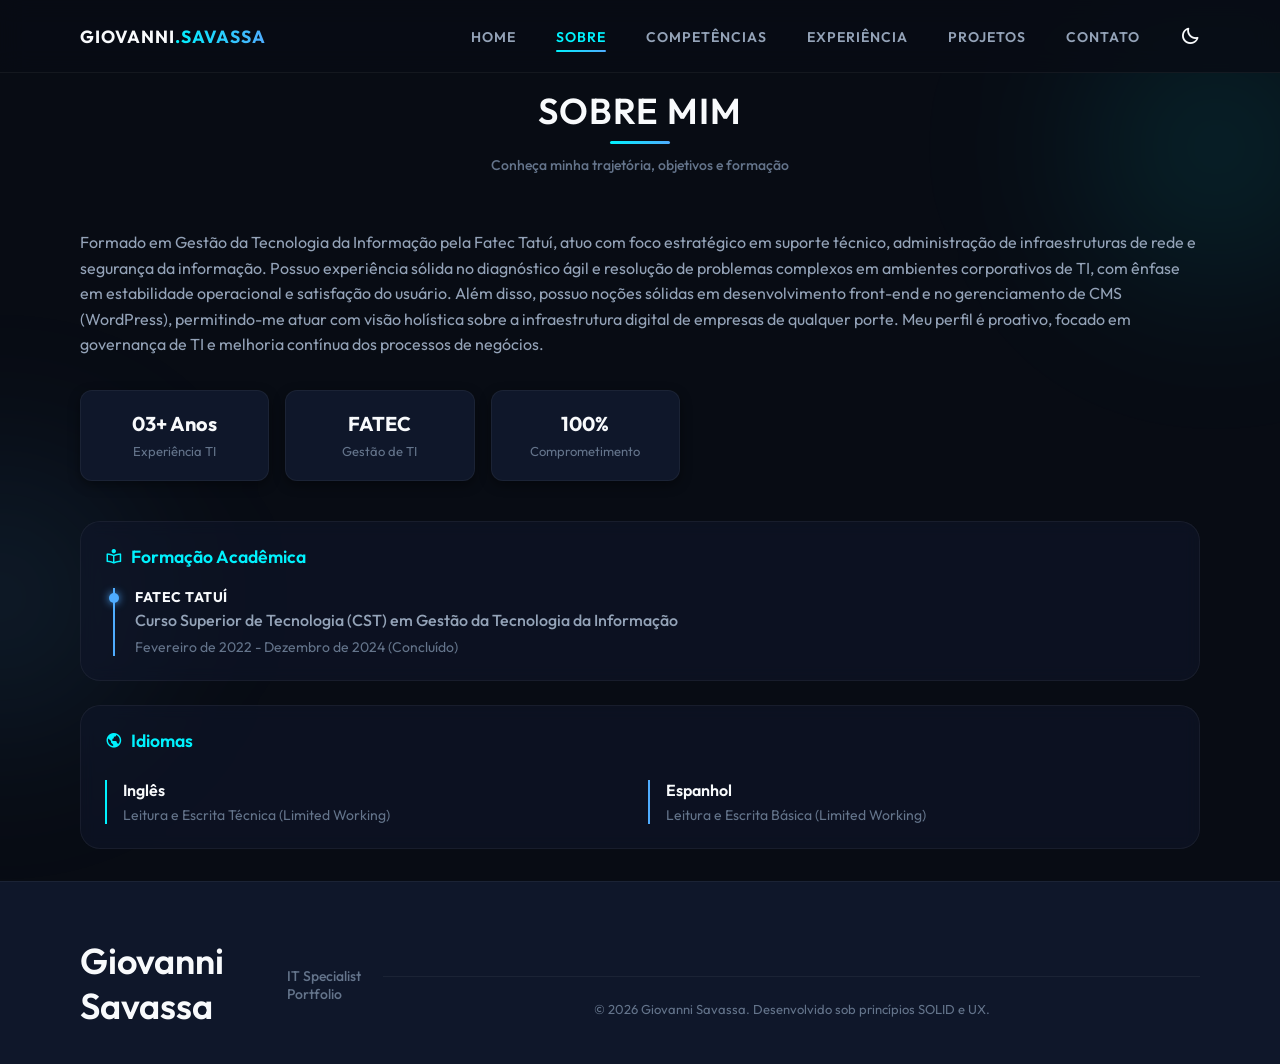
==== about.html @ 5a180e29 "feat: migrate to multi-page premium portfolio with interactive CLI terminal" ====
<!DOCTYPE html>
<html lang="pt-BR">
<head>
    <meta charset="UTF-8">
    <meta name="viewport" content="width=device-width, initial-scale=1.0">
    <title>Sobre Mim | Giovanni Savassa</title>

    <!-- Google Fonts -->
    <link rel="preconnect" href="https://fonts.googleapis.com">
    <link rel="preconnect" href="https://fonts.gstatic.com" crossorigin>
    <link href="https://fonts.googleapis.com/css2?family=Outfit:wght@300;400;500;600;700;800&display=swap" rel="stylesheet">

    <!-- Boxicons para Ícones -->
    <link href="https://unpkg.com/boxicons@2.1.4/css/boxicons.min.css" rel="stylesheet">

    <!-- Estilos do Projeto -->
    <link rel="stylesheet" href="assets/css/variables.css">
    <link rel="stylesheet" href="assets/css/main.css">
    <link rel="stylesheet" href="assets/css/layout.css">
    <link rel="stylesheet" href="assets/css/components.css">
</head>
<body class="dark-theme">
    <div class="bg-glow bg-glow-1"></div>
    <div class="bg-glow bg-glow-2"></div>

    <!-- Cabeçalho Global -->
    <header class="header" id="header">
        <nav class="nav container">
            <a href="index.html" class="nav__logo">
                GIOVANNI<span>.SAVASSA</span>
            </a>

            <div class="nav__menu" id="nav-menu">
                <ul class="nav__list">
                    <li class="nav__item"><a href="index.html" class="nav__link">Home</a></li>
                    <li class="nav__item"><a href="about.html" class="nav__link active-link">Sobre</a></li>
                    <li class="nav__item"><a href="skills.html" class="nav__link">Competências</a></li>
                    <li class="nav__item"><a href="experience.html" class="nav__link">Experiência</a></li>
                    <li class="nav__item"><a href="projects.html" class="nav__link">Projetos</a></li>
                    <li class="nav__item"><a href="contact.html" class="nav__link">Contato</a></li>
                </ul>
                <div class="nav__close" id="nav-close">
                    <i class="bx bx-x"></i>
                </div>
            </div>

            <div class="nav__actions">
                <i class="bx bx-moon change-theme" id="theme-button"></i>
                <div class="nav__toggle" id="nav-toggle">
                    <i class="bx bx-grid-alt"></i>
                </div>
            </div>
        </nav>
    </header>

    <!-- Conteúdo Principal -->
    <main class="main-content">
        <section class="about section" id="about">
            <div class="container">
                <h2 class="section__title">Sobre Mim</h2>
                <span class="section__subtitle">Conheça minha trajetória, objetivos e formação</span>

                <div class="about__container grid">
                    <div class="about__data">
                        <!-- Carregado Dinamicamente -->
                        <p class="about__description" id="about-text-placeholder">
                            Carregando biografia...
                        </p>
                        
                        <div class="about__info grid">
                            <div class="about__info-card">
                                <span class="about__info-title">03+ Anos</span>
                                <span class="about__info-name">Experiência TI</span>
                            </div>
                            <div class="about__info-card">
                                <span class="about__info-title">FATEC</span>
                                <span class="about__info-name">Gestão de TI</span>
                            </div>
                            <div class="about__info-card">
                                <span class="about__info-title">100%</span>
                                <span class="about__info-name">Comprometimento</span>
                            </div>
                        </div>

                        <div class="grid" style="grid-template-columns: 1fr; gap: 1.5rem; margin-top: 2rem;">
                            <!-- Card Formação -->
                            <div class="about__education">
                                <h3 class="about__education-title"><i class="bx bx-book-reader"></i> Formação Acadêmica</h3>
                                <div class="about__education-content">
                                    <span class="about__education-school">Fatec Tatuí</span>
                                    <p class="about__education-course">Curso Superior de Tecnologia (CST) em Gestão da Tecnologia da Informação</p>
                                    <span class="about__education-date">Fevereiro de 2022 - Dezembro de 2024 (Concluído)</span>
                                </div>
                            </div>

                            <!-- Card Idiomas -->
                            <div class="about__education">
                                <h3 class="about__education-title"><i class="bx bx-world"></i> Idiomas</h3>
                                <div class="grid" style="grid-template-columns: 1fr 1fr; gap: 1rem; padding-top: 0.5rem;">
                                    <div style="border-left: 2px solid var(--first-color); padding-left: 1rem;">
                                        <h4 style="font-size: var(--normal-font-size); margin-bottom: 0.25rem;">Inglês</h4>
                                        <span style="font-size: var(--small-font-size); color: var(--text-color-light);">Leitura e Escrita Técnica (Limited Working)</span>
                                    </div>
                                    <div style="border-left: 2px solid var(--second-color); padding-left: 1rem;">
                                        <h4 style="font-size: var(--normal-font-size); margin-bottom: 0.25rem;">Espanhol</h4>
                                        <span style="font-size: var(--small-font-size); color: var(--text-color-light);">Leitura e Escrita Básica (Limited Working)</span>
                                    </div>
                                </div>
                            </div>
                        </div>
                    </div>
                </div>
            </div>
        </section>
    </main>

    <!-- Rodapé Global -->
    <footer class="footer">
        <div class="footer__container container">
            <h1 class="footer__title">Giovanni Savassa</h1>
            <p class="footer__subtitle">IT Specialist Portfolio</p>
            <span class="footer__copy">&#169; 2026 Giovanni Savassa. Desenvolvido sob princípios SOLID e UX.</span>
        </div>
    </footer>

    <!-- Script Principal -->
    <script type="module" src="assets/js/main.js"></script>
</body>
</html>
---- assets/css/variables.css ----
/* ==================== DESIGN SYSTEM TOKENS ==================== */

:root {
    /* --- Font Family --- */
    --body-font: 'Outfit', sans-serif;

    /* --- Font Sizes (.5rem = 8px, 1rem = 16px, etc.) --- */
    --biggest-font-size: 2.25rem;
    --h1-font-size: 1.5rem;
    --h2-font-size: 1.25rem;
    --h3-font-size: 1rem;
    --normal-font-size: .938rem;
    --small-font-size: .813rem;
    --smaller-font-size: .75rem;

    /* --- Font Weights --- */
    --font-light: 300;
    --font-regular: 400;
    --font-medium: 500;
    --font-semibold: 600;
    --font-bold: 700;
    --font-extra-bold: 800;

    /* --- Z-index --- */
    --z-tooltip: 10;
    --z-fixed: 100;
    --z-modal: 1000;

    /* --- Transition Speed --- */
    --transition: 0.4s cubic-bezier(0.25, 0.8, 0.25, 1);
    --border-radius-lg: 1.25rem;
    --border-radius-md: 0.75rem;
    --border-radius-sm: 0.375rem;

    /* ==================== DARK THEME (DEFAULT) ==================== */
    --body-color: #080c14;
    --container-color: #0f172a;
    --card-bg: rgba(15, 23, 42, 0.6);
    --card-border: rgba(255, 255, 255, 0.05);
    
    --first-color: #00f2fe;        /* Cyan neon */
    --second-color: #4facfe;       /* Blue neon */
    --first-color-alt: #00c9d4;
    --accent-glow: rgba(0, 242, 254, 0.15);
    
    --title-color: #f8fafc;
    --text-color: #94a3b8;
    --text-color-light: #64748b;
    --shadow-color: rgba(0, 0, 0, 0.4);
    
    --header-bg: rgba(8, 12, 20, 0.8);
    --input-color: #1e293b;
}

/* ==================== LIGHT THEME ==================== */
.light-theme {
    --body-color: #f1f5f9;
    --container-color: #ffffff;
    --card-bg: rgba(255, 255, 255, 0.7);
    --card-border: rgba(0, 0, 0, 0.06);
    
    --first-color: #3b82f6;        /* Royal Blue */
    --second-color: #06b6d4;       /* Teal */
    --first-color-alt: #2563eb;
    --accent-glow: rgba(59, 130, 246, 0.15);
    
    --title-color: #0f172a;
    --text-color: #475569;
    --text-color-light: #64748b;
    --shadow-color: rgba(148, 163, 184, 0.15);
    
    --header-bg: rgba(241, 245, 249, 0.8);
    --input-color: #f8fafc;
}

/* --- Responsive Typography Overrides --- */
@media screen and (min-width: 968px) {
    :root {
        --biggest-font-size: 4rem;
        --h1-font-size: 2.25rem;
        --h2-font-size: 1.5rem;
        --h3-font-size: 1.25rem;
        --normal-font-size: 1rem;
        --small-font-size: .875rem;
        --smaller-font-size: .813rem;
    }
}
---- assets/css/main.css ----
/* ==================== GLOBAL RESETS ==================== */
* {
    box-sizing: border-box;
    padding: 0;
    margin: 0;
}

html {
    scroll-behavior: smooth;
}

body {
    font-family: var(--body-font);
    font-size: var(--normal-font-size);
    background-color: var(--body-color);
    color: var(--text-color);
    transition: background-color var(--transition), color var(--transition);
    overflow-x: hidden;
}

h1, h2, h3, h4 {
    color: var(--title-color);
    font-weight: var(--font-semibold);
    line-height: 1.25;
}

ul {
    list-style: none;
}

a {
    text-decoration: none;
}

img, svg {
    max-width: 100%;
    height: auto;
}

button, input {
    border: none;
    outline: none;
    font-family: var(--body-font);
}

/* ==================== REUSABLE LAYOUT CLASSES ==================== */
.container {
    max-width: 1120px;
    margin-inline: 1.5rem;
}

.grid {
    display: grid;
    gap: 1.5rem;
}

.section {
    padding-block: 5.5rem 2rem;
}

.section__title {
    text-align: center;
    font-size: var(--h1-font-size);
    margin-bottom: 0.75rem;
    position: relative;
    text-transform: uppercase;
    letter-spacing: 1px;
}

.section__title::after {
    content: '';
    display: block;
    width: 60px;
    height: 3px;
    background: linear-gradient(90deg, var(--first-color), var(--second-color));
    margin: 0.5rem auto 0;
    border-radius: var(--border-radius-sm);
}

.section__subtitle {
    display: block;
    text-align: center;
    font-size: var(--small-font-size);
    color: var(--text-color-light);
    margin-bottom: 3.5rem;
    font-weight: var(--font-medium);
}

/* ==================== BACKGROUND DECORATIVE GLOW (UX PREMIUM) ==================== */
.bg-glow {
    position: absolute;
    width: 30vw;
    height: 30vw;
    border-radius: 50%;
    background: radial-gradient(circle, var(--accent-glow) 0%, rgba(0,0,0,0) 70%);
    filter: blur(80px);
    z-index: -1;
    pointer-events: none;
}

.bg-glow-1 {
    top: -5%;
    right: -10%;
}

.bg-glow-2 {
    top: 45%;
    left: -15%;
    background: radial-gradient(circle, rgba(79, 172, 254, 0.15) 0%, rgba(0,0,0,0) 70%);
}

/* ==================== MEDIA QUERIES (BREAKPOINTS) ==================== */
@media screen and (min-width: 768px) {
    .container {
        margin-inline: auto;
    }
}

@media screen and (max-width: 340px) {
    .container {
        margin-inline: 1rem;
    }
}
---- assets/css/layout.css ----
/* ==================== HEADER & NAV ==================== */
.header {
    position: fixed;
    top: 0;
    left: 0;
    width: 100%;
    background-color: var(--header-bg);
    backdrop-filter: blur(12px);
    -webkit-backdrop-filter: blur(12px);
    border-bottom: 1px solid var(--card-border);
    z-index: var(--z-fixed);
    transition: background-color var(--transition), border-color var(--transition), box-shadow var(--transition);
}

.nav {
    height: 3.5rem;
    display: flex;
    justify-content: space-between;
    align-items: center;
}

.nav__logo {
    font-size: 1.1rem;
    font-weight: var(--font-bold);
    color: var(--title-color);
    letter-spacing: 1px;
}

.nav__logo span {
    background: linear-gradient(90deg, var(--first-color), var(--second-color));
    -webkit-background-clip: text;
    -webkit-text-fill-color: transparent;
}

.nav__actions {
    display: flex;
    align-items: center;
    column-gap: 1.25rem;
}

.change-theme {
    font-size: 1.25rem;
    color: var(--title-color);
    cursor: pointer;
    transition: color var(--transition), transform var(--transition);
}

.change-theme:hover {
    color: var(--first-color);
    transform: scale(1.1) rotate(15deg);
}

.nav__toggle {
    font-size: 1.25rem;
    color: var(--title-color);
    cursor: pointer;
    display: inline-flex;
}

/* Navigation for Mobile Devices */
@media screen and (max-width: 767px) {
    .nav__menu {
        position: fixed;
        top: -100%;
        left: 0;
        width: 100%;
        background-color: var(--body-color);
        border-bottom: 1px solid var(--card-border);
        box-shadow: 0 8px 24px var(--shadow-color);
        padding-block: 4rem 3rem;
        transition: top 0.4s ease-in-out;
        z-index: var(--z-fixed);
    }
}

.nav__list {
    display: flex;
    flex-direction: column;
    row-gap: 2rem;
    align-items: center;
}

.nav__link {
    color: var(--text-color);
    font-weight: var(--font-semibold);
    text-transform: uppercase;
    font-size: var(--small-font-size);
    letter-spacing: 1px;
    transition: color var(--transition);
    position: relative;
}

.nav__link:hover,
.nav__link.active-link {
    color: var(--first-color);
}

.nav__link::after {
    content: '';
    position: absolute;
    bottom: -6px;
    left: 0;
    width: 0;
    height: 2px;
    background: linear-gradient(90deg, var(--first-color), var(--second-color));
    transition: width var(--transition);
    border-radius: var(--border-radius-sm);
}

.nav__link:hover::after,
.nav__link.active-link::after {
    width: 100%;
}

.nav__close {
    position: absolute;
    top: 1rem;
    right: 1.5rem;
    font-size: 1.5rem;
    color: var(--title-color);
    cursor: pointer;
}

/* Show Menu */
.show-menu {
    top: 0 !important;
}

/* Header Scroll effect shadow */
.scroll-header {
    box-shadow: 0 4px 20px var(--shadow-color);
}

/* ==================== FOOTER ==================== */
.footer {
    background-color: var(--container-color);
    border-top: 1px solid var(--card-border);
    padding-block: 3.5rem 2rem;
    text-align: center;
    transition: background-color var(--transition), border-color var(--transition);
}

.footer__container {
    row-gap: 1.5rem;
}

.footer__title {
    font-size: var(--h1-font-size);
    margin-bottom: 0.25rem;
}

.footer__subtitle {
    font-size: var(--small-font-size);
    color: var(--text-color-light);
    font-weight: var(--font-medium);
}

.footer__socials {
    display: flex;
    justify-content: center;
    column-gap: 1.25rem;
    margin-block: 1rem;
}

.footer__social {
    display: inline-flex;
    padding: 0.5rem;
    background-color: var(--body-color);
    border: 1px solid var(--card-border);
    border-radius: 50%;
    color: var(--title-color);
    font-size: 1.25rem;
    transition: color var(--transition), background-color var(--transition), border-color var(--transition), transform var(--transition);
}

.footer__social:hover {
    color: var(--body-color);
    background: linear-gradient(135deg, var(--first-color), var(--second-color));
    border-color: transparent;
    transform: translateY(-3px);
}

.footer__copy {
    display: block;
    font-size: var(--smaller-font-size);
    color: var(--text-color-light);
    margin-top: 2rem;
}

/* ==================== SCROLL UP ==================== */
.scrollup {
    position: fixed;
    right: 1.5rem;
    bottom: -30%;
    background: linear-gradient(135deg, var(--first-color), var(--second-color));
    padding: 0.5rem;
    border-radius: var(--border-radius-sm);
    display: inline-flex;
    z-index: var(--z-tooltip);
    box-shadow: 0 4px 12px var(--accent-glow);
    transition: bottom 0.4s, transform var(--transition);
}

.scrollup__icon {
    font-size: 1.25rem;
    color: var(--body-color);
}

.scrollup:hover {
    transform: translateY(-5px);
}

/* Show Scroll Up */
.show-scroll {
    bottom: 3rem;
}

/* ==================== RESPONSIVE DESIGN (DESKTOP) ==================== */
@media screen and (min-width: 768px) {
    .nav {
        height: 4.5rem;
    }
    .nav__toggle, .nav__close {
        display: none;
    }
    .nav__list {
        flex-direction: row;
        column-gap: 2.5rem;
    }
    .nav__menu {
        margin-left: auto;
        margin-right: 2.5rem;
    }
    
    .footer__container {
        display: flex;
        justify-content: space-between;
        align-items: center;
        text-align: left;
    }
    .footer__socials {
        margin-block: 0;
    }
    .footer__copy {
        margin-top: 0;
        width: 100%;
        text-align: center;
        border-top: 1px solid var(--card-border);
        padding-top: 1.5rem;
        margin-top: 1.5rem;
    }
}
---- assets/css/components.css ----
/* ==================== BUTTONS ==================== */
.button {
    display: inline-flex;
    align-items: center;
    column-gap: .5rem;
    background: linear-gradient(135deg, var(--first-color), var(--second-color));
    color: var(--body-color);
    padding: .9rem 1.75rem;
    border-radius: var(--border-radius-md);
    font-weight: var(--font-semibold);
    box-shadow: 0 4px 16px var(--accent-glow);
    transition: transform var(--transition), box-shadow var(--transition);
    cursor: pointer;
}

.button:hover {
    transform: translateY(-3px);
    box-shadow: 0 8px 24px var(--accent-glow);
}

.button__icon {
    font-size: 1.15rem;
    transition: transform var(--transition);
}

.button:hover .button__icon {
    transform: translateX(3px);
}

.button--ghost {
    background: transparent;
    border: 2px solid var(--first-color);
    color: var(--first-color);
    box-shadow: none;
}

.button--ghost:hover {
    background: linear-gradient(135deg, var(--first-color), var(--second-color));
    color: var(--body-color);
    border-color: transparent;
}

/* ==================== HERO SECTION (HOME) ==================== */
.home__container {
    row-gap: 2rem;
    align-items: center;
    padding-top: 1.5rem;
}

.home__content {
    text-align: left;
}

.home__subtitle {
    display: inline-block;
    font-size: var(--small-font-size);
    font-weight: var(--font-bold);
    text-transform: uppercase;
    letter-spacing: 2px;
    background: linear-gradient(90deg, var(--first-color), var(--second-color));
    -webkit-background-clip: text;
    -webkit-text-fill-color: transparent;
    margin-bottom: 0.75rem;
}

.home__title {
    font-size: var(--biggest-font-size);
    font-weight: var(--font-extra-bold);
    margin-bottom: 1rem;
    letter-spacing: -0.5px;
}

.home__description {
    font-size: var(--normal-font-size);
    line-height: 1.6;
    margin-bottom: 2rem;
}

.home__buttons {
    display: flex;
    flex-wrap: wrap;
    gap: 1rem;
}

.home__img-container {
    display: flex;
    justify-content: center;
}

.home__blob {
    width: 250px;
    height: 250px;
    position: relative;
}

.home__blob-img {
    width: 100%;
    height: 100%;
    animation: blob-animate 8s ease-in-out infinite alternate;
}

/* Floating icons within Hero Blob for Senior/Tech Feel */
.home__blob-icon {
    position: absolute;
    width: 48px;
    height: 48px;
    background-color: var(--container-color);
    border: 1px solid var(--card-border);
    border-radius: 50%;
    display: flex;
    align-items: center;
    justify-content: center;
    color: var(--first-color);
    font-size: 1.5rem;
    box-shadow: 0 4px 12px var(--shadow-color);
    z-index: 5;
    animation: float-animate 4s ease-in-out infinite alternate;
}

.home__blob-icon-1 {
    top: 5%;
    left: -5%;
}

.home__blob-icon-2 {
    bottom: 10%;
    right: -5%;
    animation-delay: 1.5s;
}

.home__blob-icon-3 {
    top: 45%;
    right: -10%;
    animation-delay: 0.7s;
}

/* ==================== ABOUT SECTION ==================== */
.about__container {
    row-gap: 2rem;
}

.about__description {
    line-height: 1.6;
    margin-bottom: 2rem;
    font-size: 1rem;
}

.about__info {
    grid-template-columns: repeat(3, 1fr);
    gap: 1rem;
    margin-bottom: 2.5rem;
}

.about__info-card {
    background-color: var(--container-color);
    border: 1px solid var(--card-border);
    border-radius: var(--border-radius-md);
    padding: 1.25rem .75rem;
    text-align: center;
    box-shadow: 0 4px 12px var(--shadow-color);
    transition: transform var(--transition), border-color var(--transition);
}

.about__info-card:hover {
    transform: translateY(-5px);
    border-color: var(--first-color);
}

.about__info-title {
    display: block;
    font-size: var(--h3-font-size);
    font-weight: var(--font-bold);
    color: var(--title-color);
    margin-bottom: .25rem;
}

.about__info-name {
    font-size: var(--smaller-font-size);
    color: var(--text-color-light);
}

.about__education {
    background: var(--card-bg);
    border: 1px solid var(--card-border);
    border-radius: var(--border-radius-lg);
    padding: 1.5rem;
    backdrop-filter: blur(8px);
}

.about__education-title {
    font-size: 1.1rem;
    margin-bottom: 1.25rem;
    display: flex;
    align-items: center;
    column-gap: 0.5rem;
    color: var(--first-color);
}

.about__education-content {
    border-left: 2px solid var(--second-color);
    padding-left: 1.25rem;
    margin-left: 0.5rem;
    position: relative;
}

.about__education-content::before {
    content: '';
    position: absolute;
    left: -6px;
    top: 5px;
    width: 10px;
    height: 10px;
    background-color: var(--second-color);
    border-radius: 50%;
    box-shadow: 0 0 8px var(--second-color);
}

.about__education-school {
    display: block;
    font-size: var(--small-font-size);
    font-weight: var(--font-bold);
    color: var(--title-color);
    text-transform: uppercase;
    letter-spacing: 0.5px;
    margin-bottom: 0.25rem;
}

.about__education-course {
    font-size: var(--normal-font-size);
    color: var(--text-color);
    margin-bottom: 0.5rem;
    font-weight: var(--font-medium);
}

.about__education-date {
    display: block;
    font-size: var(--small-font-size);
    color: var(--text-color-light);
}

/* ==================== SKILLS SECTION ==================== */
.skills__container {
    grid-template-columns: 1fr;
    row-gap: 2rem;
}

.skills__card {
    background: var(--card-bg);
    border: 1px solid var(--card-border);
    border-radius: var(--border-radius-lg);
    padding: 1.75rem;
    box-shadow: 0 6px 16px var(--shadow-color);
    transition: transform var(--transition), border-color var(--transition);
}

.skills__card:hover {
    transform: translateY(-5px);
    border-color: rgba(0, 242, 254, 0.2);
}

.skills__card-header {
    display: flex;
    align-items: center;
    column-gap: 0.75rem;
    margin-bottom: 1.5rem;
}

.skills__card-icon {
    font-size: 1.75rem;
    color: var(--first-color);
}

.skills__card-title {
    font-size: var(--h3-font-size);
}

.skills__tags {
    display: flex;
    flex-wrap: wrap;
    gap: 0.6rem;
}

.skills__tag {
    font-size: var(--small-font-size);
    background-color: var(--body-color);
    border: 1px solid var(--card-border);
    color: var(--text-color);
    padding: 0.4rem 0.8rem;
    border-radius: var(--border-radius-sm);
    font-weight: var(--font-medium);
    transition: color var(--transition), border-color var(--transition), background-color var(--transition);
}

.skills__tag:hover {
    border-color: var(--first-color);
    color: var(--title-color);
    background-color: rgba(0, 242, 254, 0.05);
}

/* ==================== EXPERIENCE SECTION ==================== */
.experience__container {
    max-width: 800px;
    margin: 0 auto;
    position: relative;
    padding-left: 1.5rem;
    border-left: 2px solid var(--card-border);
}

.experience__item {
    position: relative;
    margin-bottom: 3.5rem;
}

.experience__item:last-child {
    margin-bottom: 0;
}

.experience__marker {
    position: absolute;
    left: calc(-1.5rem - 6px);
    top: 5px;
    width: 10px;
    height: 10px;
    background-color: var(--body-color);
    border: 2px solid var(--first-color);
    border-radius: 50%;
    box-shadow: 0 0 10px var(--first-color);
    transition: background-color var(--transition);
}

.experience__item:hover .experience__marker {
    background-color: var(--first-color);
}

.experience__role {
    font-size: var(--h2-font-size);
    font-weight: var(--font-bold);
    margin-bottom: 0.25rem;
}

.experience__company-info {
    display: flex;
    flex-wrap: wrap;
    align-items: center;
    column-gap: 0.75rem;
    row-gap: 0.25rem;
    margin-bottom: 1rem;
    font-size: var(--small-font-size);
}

.experience__company {
    color: var(--second-color);
    font-weight: var(--font-semibold);
}

.experience__period {
    color: var(--text-color-light);
}

.experience__bullets {
    display: flex;
    flex-direction: column;
    row-gap: 0.6rem;
}

.experience__bullet {
    display: flex;
    align-items: flex-start;
    column-gap: 0.5rem;
    line-height: 1.5;
}

.experience__bullet-icon {
    font-size: 1.1rem;
    color: var(--first-color);
    margin-top: 0.15rem;
}

/* ==================== PROJECTS SECTION ==================== */
.projects__container {
    grid-template-columns: 1fr;
}

.projects__card {
    background: var(--card-bg);
    border: 1px solid var(--card-border);
    border-radius: var(--border-radius-lg);
    padding: 1.75rem;
    box-shadow: 0 6px 16px var(--shadow-color);
    display: flex;
    flex-direction: column;
    transition: transform var(--transition), border-color var(--transition), box-shadow var(--transition);
}

.projects__card:hover {
    transform: translateY(-8px);
    border-color: var(--first-color);
    box-shadow: 0 12px 30px rgba(0, 242, 254, 0.1);
}

.projects__project-title {
    font-size: var(--h2-font-size);
    margin-bottom: 0.75rem;
    display: flex;
    justify-content: space-between;
    align-items: center;
}

.projects__project-title i {
    color: var(--first-color);
}

.projects__tech-list {
    display: flex;
    flex-wrap: wrap;
    gap: 0.4rem;
    margin-bottom: 1.25rem;
}

.projects__tech-badge {
    font-size: var(--smaller-font-size);
    background-color: var(--input-color);
    border: 1px solid var(--card-border);
    color: var(--second-color);
    padding: 0.2rem 0.5rem;
    border-radius: var(--border-radius-sm);
    font-weight: var(--font-semibold);
}

.projects__body {
    flex-grow: 1;
    display: flex;
    flex-direction: column;
    row-gap: 0.75rem;
}

.projects__detail {
    font-size: var(--normal-font-size);
    line-height: 1.5;
}

.projects__detail strong {
    color: var(--title-color);
}

/* ==================== CONTACT SECTION ==================== */
.contact__container {
    row-gap: 2.5rem;
    padding-top: 1.5rem;
}

.contact__content {
    display: flex;
    flex-direction: column;
    row-gap: 1.5rem;
}

.contact__info {
    display: grid;
    gap: 1.5rem;
}

.contact__card {
    background: var(--card-bg);
    border: 1px solid var(--card-border);
    border-radius: var(--border-radius-lg);
    padding: 1.5rem;
    text-align: center;
    box-shadow: 0 4px 12px var(--shadow-color);
    transition: transform var(--transition), border-color var(--transition);
}

.contact__card:hover {
    transform: translateY(-5px);
    border-color: var(--first-color);
}

.contact__card-icon {
    font-size: 2rem;
    color: var(--first-color);
    margin-bottom: 0.75rem;
}

.contact__card-title {
    font-size: var(--h3-font-size);
    margin-bottom: 0.25rem;
}

.contact__card-data {
    display: block;
    font-size: var(--small-font-size);
    color: var(--text-color-light);
    margin-bottom: 1rem;
}

.contact__button {
    display: inline-flex;
    align-items: center;
    column-gap: 0.25rem;
    color: var(--first-color);
    font-size: var(--small-font-size);
    font-weight: var(--font-semibold);
    background: transparent;
    cursor: pointer;
}

.contact__button i {
    font-size: 1rem;
    transition: transform var(--transition);
}

.contact__button:hover i {
    transform: translateX(3px);
}

/* CTA Card Premium */
.cta__card {
    background: linear-gradient(135deg, rgba(15, 23, 42, 0.9), rgba(30, 41, 59, 0.9));
    border: 1px solid var(--card-border);
    border-radius: var(--border-radius-lg);
    padding: 2.5rem;
    height: 100%;
    display: flex;
    flex-direction: column;
    justify-content: center;
    box-shadow: 0 10px 30px var(--shadow-color);
    position: relative;
    overflow: hidden;
}

.cta__card::before {
    content: '';
    position: absolute;
    top: -50%;
    right: -50%;
    width: 100%;
    height: 100%;
    background: radial-gradient(circle, var(--accent-glow) 0%, transparent 60%);
    z-index: 1;
    pointer-events: none;
}

.cta__card h3 {
    font-size: 1.4rem;
    margin-bottom: 1rem;
    position: relative;
    z-index: 2;
}

.cta__card p {
    font-size: var(--normal-font-size);
    line-height: 1.6;
    margin-bottom: 2rem;
    color: var(--text-color);
    position: relative;
    z-index: 2;
}

.cta__card .button {
    align-self: flex-start;
    position: relative;
    z-index: 2;
}

/* ==================== ANIMATIONS ==================== */
@keyframes blob-animate {
    0% {
        border-radius: 60% 40% 30% 70% / 60% 30% 70% 40%;
    }
    50% {
        border-radius: 30% 60% 70% 40% / 50% 60% 30% 60%;
    }
    100% {
        border-radius: 60% 40% 30% 70% / 60% 30% 70% 40%;
    }
}

@keyframes float-animate {
    0% {
        transform: translateY(0);
    }
    100% {
        transform: translateY(-10px);
    }
}

/* ==================== MEDIA QUERIES (RESPONSIVENESS) ==================== */
@media screen and (min-width: 576px) {
    .skills__container {
        grid-template-columns: repeat(2, 1fr);
    }
    .contact__info {
        grid-template-columns: repeat(2, 1fr);
    }
    .contact__card:last-child {
        grid-column: span 2;
    }
}

@media screen and (min-width: 768px) {
    .home__container {
        grid-template-columns: repeat(2, 1fr);
        column-gap: 3rem;
    }
    .home__title {
        font-size: var(--biggest-font-size);
    }
    .home__blob {
        width: 320px;
        height: 320px;
    }
    
    .about__container {
        grid-template-columns: 1fr;
    }
    .about__info {
        max-width: 600px;
    }
    
    .projects__container {
        grid-template-columns: repeat(2, 1fr);
    }
    
    .contact__container {
        grid-template-columns: 1fr 1fr;
        align-items: center;
    }
    .contact__card:last-child {
        grid-column: auto;
    }
    .contact__info {
        grid-template-columns: 1fr;
    }
}

@media screen and (min-width: 968px) {
    .skills__container {
        grid-template-columns: repeat(3, 1fr);
    }
}

/* ==================== INTERACTIVE TERMINAL (CLI) ==================== */
.terminal__container {
    width: 100%;
    max-width: 500px;
    display: flex;
    justify-content: center;
}

.terminal__card {
    width: 100%;
    background-color: #0c101a;
    border: 1px solid rgba(255, 255, 255, 0.05);
    border-radius: var(--border-radius-md);
    box-shadow: 0 10px 30px rgba(0, 0, 0, 0.5);
    overflow: hidden;
    transition: transform var(--transition), border-color var(--transition);
}

.terminal__card:hover {
    transform: translateY(-2px);
    border-color: var(--first-color);
}

.terminal__header {
    background-color: #141b2b;
    padding: 0.6rem 1rem;
    display: flex;
    align-items: center;
    position: relative;
    border-bottom: 1px solid rgba(255, 255, 255, 0.05);
}

.terminal__dots {
    display: flex;
    column-gap: 6px;
}

.terminal__dot {
    width: 12px;
    height: 12px;
    border-radius: 50%;
    display: inline-block;
}

.terminal__dot-close { background-color: #ff5f56; }
.terminal__dot-minimize { background-color: #ffbd2e; }
.terminal__dot-expand { background-color: #27c93f; }

.terminal__title {
    position: absolute;
    width: 100%;
    text-align: center;
    left: 0;
    font-size: var(--smaller-font-size);
    font-family: 'Fira Code', monospace;
    color: var(--text-color-light);
    pointer-events: none;
}

.terminal__body {
    padding: 1.25rem;
    height: 320px;
    overflow-y: auto;
    font-family: 'Fira Code', monospace;
    font-size: .85rem;
    color: #e2e8f0;
    text-align: left;
    line-height: 1.5;
}

/* Custom Scrollbar for Terminal */
.terminal__body::-webkit-scrollbar {
    width: 6px;
}
.terminal__body::-webkit-scrollbar-track {
    background: transparent;
}
.terminal__body::-webkit-scrollbar-thumb {
    background: rgba(255, 255, 255, 0.1);
    border-radius: 3px;
}
.terminal__body::-webkit-scrollbar-thumb:hover {
    background: var(--first-color);
}

.terminal__text {
    margin-bottom: 0.75rem;
    white-space: pre-wrap;
    word-break: break-all;
}

.terminal__welcome {
    color: var(--text-color-light);
}

.terminal__cmd {
    color: var(--first-color);
    font-weight: var(--font-semibold);
}

.terminal__highlight {
    color: #ffd700;
}

.terminal__prompt {
    color: #4dfd8c;
    margin-right: 0.5rem;
}

.terminal__link {
    color: var(--second-color);
    text-decoration: underline;
}

.terminal__link:hover {
    color: var(--first-color);
}

.terminal__input-line {
    display: flex;
    align-items: center;
    width: 100%;
}

#terminal-input {
    flex-grow: 1;
    background: transparent;
    border: none;
    outline: none;
    color: #ffffff;
    font-family: 'Fira Code', monospace;
    font-size: .85rem;
    caret-color: var(--first-color);
}

@media screen and (min-width: 768px) {
    .terminal__container {
        max-width: 100%;
    }
}
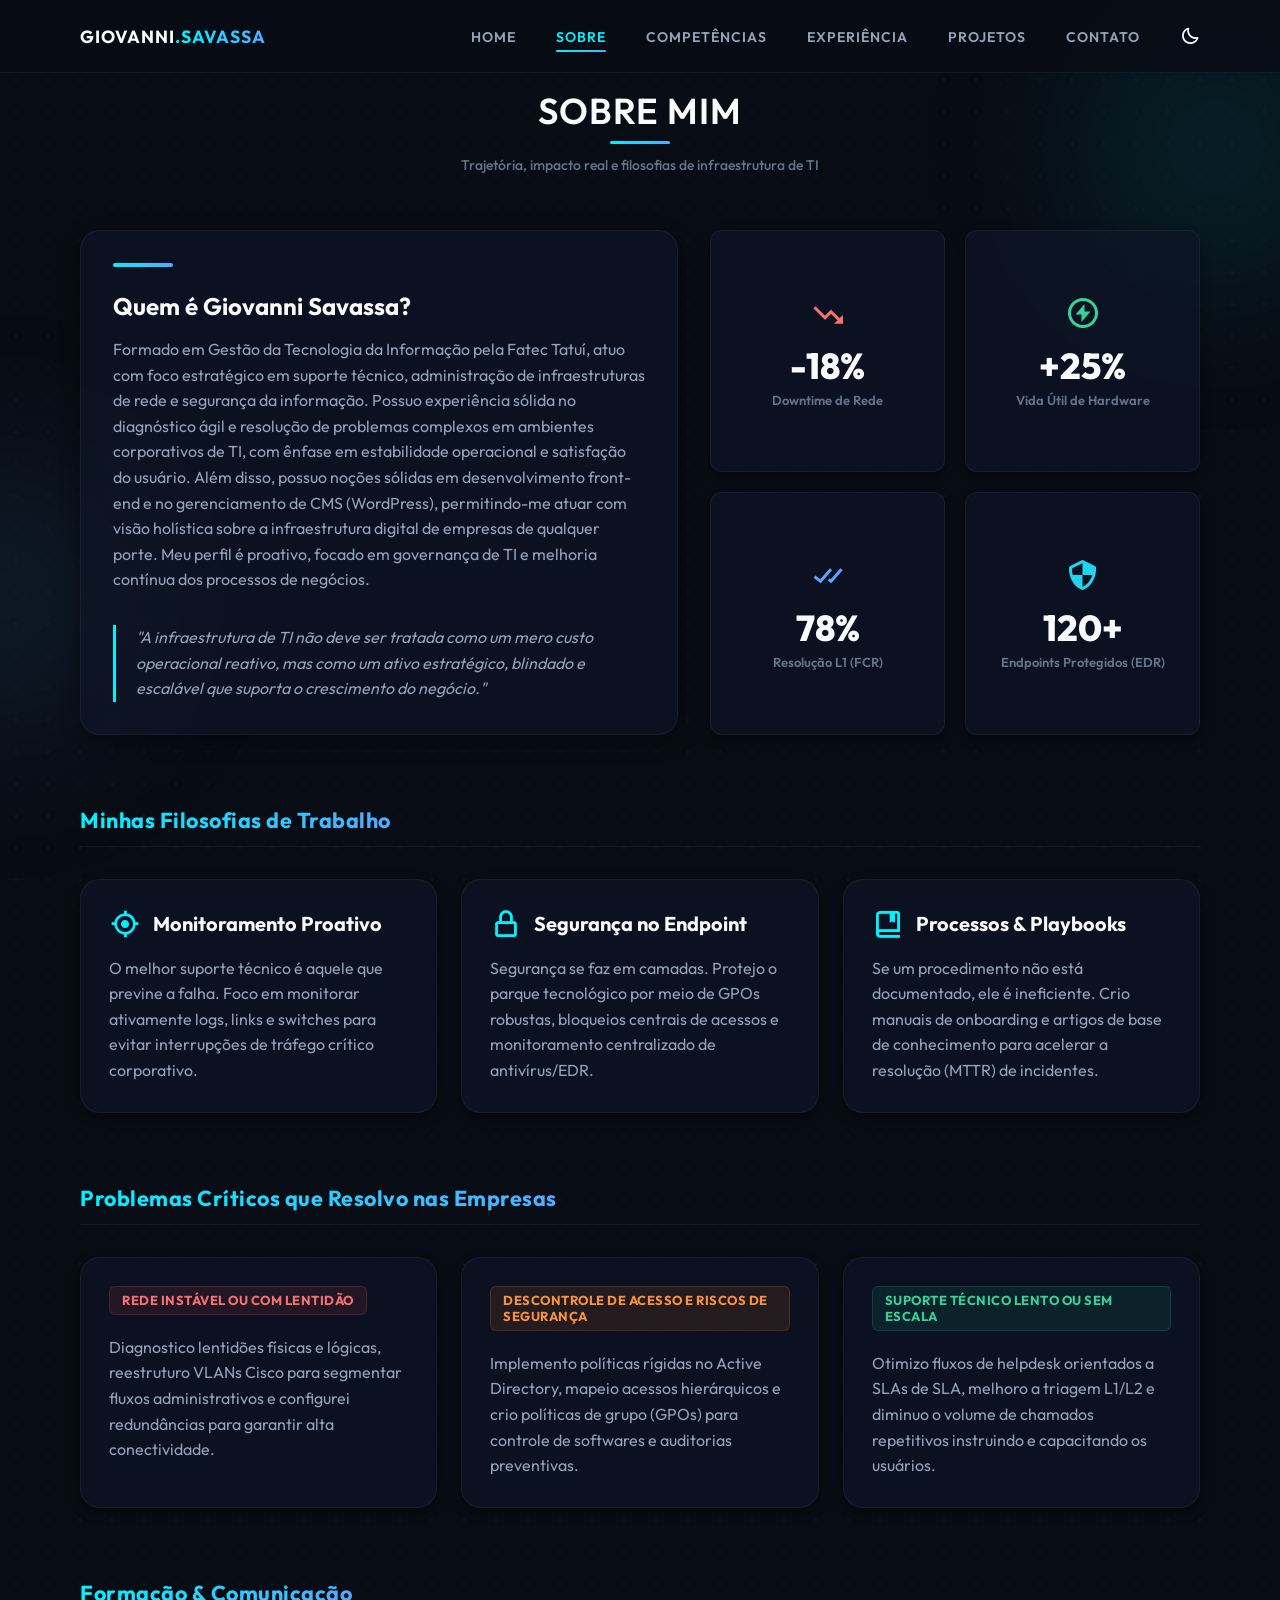
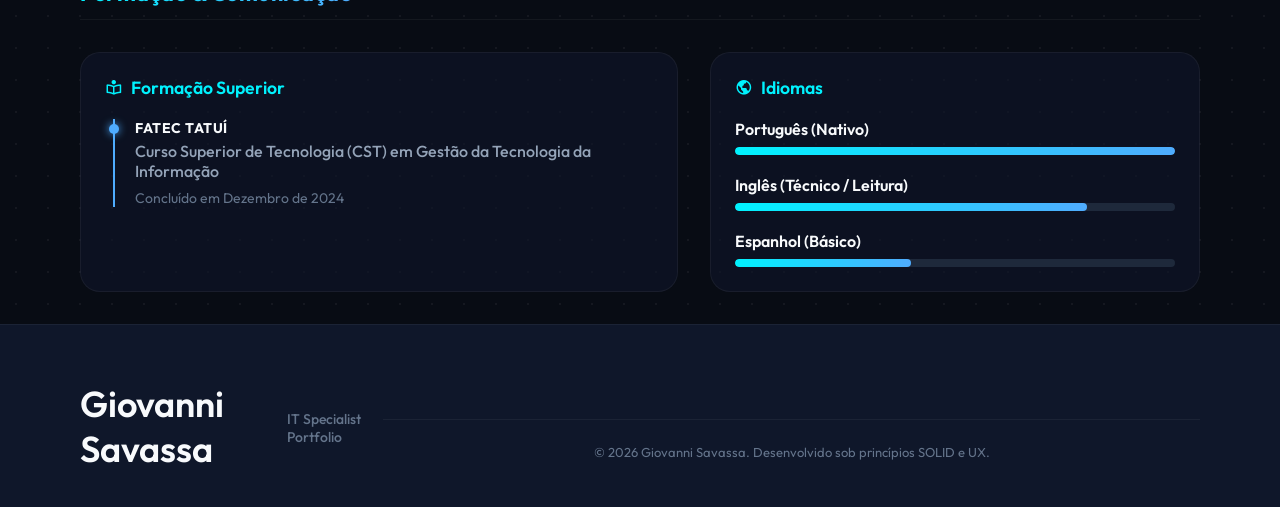
==== commit 70ebf827: "feat: redesign about me page into a high-impact professional profile with metrics and philosophies" ====
--- a/about.html
+++ b/about.html
@@ -58,54 +58,122 @@
         <section class="about section" id="about">
             <div class="container">
                 <h2 class="section__title">Sobre Mim</h2>
-                <span class="section__subtitle">Conheça minha trajetória, objetivos e formação</span>
+                <span class="section__subtitle">Trajetória, impacto real e filosofias de infraestrutura de TI</span>
 
-                <div class="about__container grid">
-                    <div class="about__data">
-                        <!-- Carregado Dinamicamente -->
+                <!-- 1. Grid Principal (Bio + Métricas de Impacto) -->
+                <div class="about__hero-grid">
+                    <div class="about__bio-card">
+                        <div class="about__accent-bar"></div>
+                        <h3 class="about__bio-title">Quem é Giovanni Savassa?</h3>
                         <p class="about__description" id="about-text-placeholder">
                             Carregando biografia...
                         </p>
-                        
-                        <div class="about__info grid">
-                            <div class="about__info-card">
-                                <span class="about__info-title">03+ Anos</span>
-                                <span class="about__info-name">Experiência TI</span>
+                        <blockquote class="about__quote">
+                            "A infraestrutura de TI não deve ser tratada como um mero custo operacional reativo, mas como um ativo estratégico, blindado e escalável que suporta o crescimento do negócio."
+                        </blockquote>
+                    </div>
+
+                    <div class="about__metrics-grid">
+                        <div class="about__metric-card">
+                            <i class="bx bx-trending-down about__metric-icon red-icon"></i>
+                            <span class="about__metric-number">-18%</span>
+                            <span class="about__metric-label">Downtime de Rede</span>
+                        </div>
+                        <div class="about__metric-card">
+                            <i class="bx bx-bolt-circle about__metric-icon green-icon"></i>
+                            <span class="about__metric-number">+25%</span>
+                            <span class="about__metric-label">Vida Útil de Hardware</span>
+                        </div>
+                        <div class="about__metric-card">
+                            <i class="bx bx-check-double about__metric-icon blue-icon"></i>
+                            <span class="about__metric-number">78%</span>
+                            <span class="about__metric-label">Resolução L1 (FCR)</span>
+                        </div>
+                        <div class="about__metric-card">
+                            <i class="bx bx-shield-quarter about__metric-icon cyan-icon"></i>
+                            <span class="about__metric-number">120+</span>
+                            <span class="about__metric-label">Endpoints Protegidos (EDR)</span>
+                        </div>
+                    </div>
+                </div>
+
+                <!-- 2. Filosofias de Trabalho (Como eu opero) -->
+                <div class="about__section-divider">
+                    <h3 class="about__subtitle-gradient">Minhas Filosofias de Trabalho</h3>
+                </div>
+                <div class="about__philosophies grid">
+                    <div class="about__philosophy-card">
+                        <div class="about__philosophy-header">
+                            <i class="bx bx-target-lock"></i>
+                            <h4>Monitoramento Proativo</h4>
+                        </div>
+                        <p>O melhor suporte técnico é aquele que previne a falha. Foco em monitorar ativamente logs, links e switches para evitar interrupções de tráfego crítico corporativo.</p>
+                    </div>
+                    <div class="about__philosophy-card">
+                        <div class="about__philosophy-header">
+                            <i class="bx bx-lock-alt"></i>
+                            <h4>Segurança no Endpoint</h4>
+                        </div>
+                        <p>Segurança se faz em camadas. Protejo o parque tecnológico por meio de GPOs robustas, bloqueios centrais de acessos e monitoramento centralizado de antivírus/EDR.</p>
+                    </div>
+                    <div class="about__philosophy-card">
+                        <div class="about__philosophy-header">
+                            <i class="bx bx-book-bookmark"></i>
+                            <h4>Processos & Playbooks</h4>
+                        </div>
+                        <p>Se um procedimento não está documentado, ele é ineficiente. Crio manuais de onboarding e artigos de base de conhecimento para acelerar a resolução (MTTR) de incidentes.</p>
+                    </div>
+                </div>
+
+                <!-- 3. Problemas que eu resolvo -->
+                <div class="about__section-divider">
+                    <h3 class="about__subtitle-gradient">Problemas Críticos que Resolvo nas Empresas</h3>
+                </div>
+                <div class="about__problems grid">
+                    <div class="about__problem-card">
+                        <div class="about__problem-badge alert-red">Rede Instável ou com Lentidão</div>
+                        <p>Diagnostico lentidões físicas e lógicas, reestruturo VLANs Cisco para segmentar fluxos administrativos e configurei redundâncias para garantir alta conectividade.</p>
+                    </div>
+                    <div class="about__problem-card">
+                        <div class="about__problem-badge alert-orange">Descontrole de Acesso e Riscos de Segurança</div>
+                        <p>Implemento políticas rígidas no Active Directory, mapeio acessos hierárquicos e crio políticas de grupo (GPOs) para controle de softwares e auditorias preventivas.</p>
+                    </div>
+                    <div class="about__problem-card">
+                        <div class="about__problem-badge alert-green">Suporte Técnico Lento ou Sem Escala</div>
+                        <p>Otimizo fluxos de helpdesk orientados a SLAs de SLA, melhoro a triagem L1/L2 e diminuo o volume de chamados repetitivos instruindo e capacitando os usuários.</p>
+                    </div>
+                </div>
+
+                <!-- 4. Formação & Idiomas -->
+                <div class="about__section-divider">
+                    <h3 class="about__subtitle-gradient">Formação & Comunicação</h3>
+                </div>
+                <div class="about__education-languages grid">
+                    <!-- Formação Acadêmica -->
+                    <div class="about__education">
+                        <h3 class="about__education-title"><i class="bx bx-book-reader"></i> Formação Superior</h3>
+                        <div class="about__education-content">
+                            <span class="about__education-school">Fatec Tatuí</span>
+                            <p class="about__education-course">Curso Superior de Tecnologia (CST) em Gestão da Tecnologia da Informação</p>
+                            <span class="about__education-date">Concluído em Dezembro de 2024</span>
+                        </div>
+                    </div>
+
+                    <!-- Idiomas com Barra de Progresso Visual -->
+                    <div class="about__education">
+                        <h3 class="about__education-title"><i class="bx bx-world"></i> Idiomas</h3>
+                        <div class="about__languages-grid">
+                            <div class="about__lang-bar">
+                                <span class="about__lang-name">Português (Nativo)</span>
+                                <div class="about__bar-bg"><div class="about__bar-fill" style="width: 100%;"></div></div>
                             </div>
-                            <div class="about__info-card">
-                                <span class="about__info-title">FATEC</span>
-                                <span class="about__info-name">Gestão de TI</span>
+                            <div class="about__lang-bar">
+                                <span class="about__lang-name">Inglês (Técnico / Leitura)</span>
+                                <div class="about__bar-bg"><div class="about__bar-fill" style="width: 80%;"></div></div>
                             </div>
-                            <div class="about__info-card">
-                                <span class="about__info-title">100%</span>
-                                <span class="about__info-name">Comprometimento</span>
-                            </div>
-                        </div>
-
-                        <div class="grid" style="grid-template-columns: 1fr; gap: 1.5rem; margin-top: 2rem;">
-                            <!-- Card Formação -->
-                            <div class="about__education">
-                                <h3 class="about__education-title"><i class="bx bx-book-reader"></i> Formação Acadêmica</h3>
-                                <div class="about__education-content">
-                                    <span class="about__education-school">Fatec Tatuí</span>
-                                    <p class="about__education-course">Curso Superior de Tecnologia (CST) em Gestão da Tecnologia da Informação</p>
-                                    <span class="about__education-date">Fevereiro de 2022 - Dezembro de 2024 (Concluído)</span>
-                                </div>
-                            </div>
-
-                            <!-- Card Idiomas -->
-                            <div class="about__education">
-                                <h3 class="about__education-title"><i class="bx bx-world"></i> Idiomas</h3>
-                                <div class="grid" style="grid-template-columns: 1fr 1fr; gap: 1rem; padding-top: 0.5rem;">
-                                    <div style="border-left: 2px solid var(--first-color); padding-left: 1rem;">
-                                        <h4 style="font-size: var(--normal-font-size); margin-bottom: 0.25rem;">Inglês</h4>
-                                        <span style="font-size: var(--small-font-size); color: var(--text-color-light);">Leitura e Escrita Técnica (Limited Working)</span>
-                                    </div>
-                                    <div style="border-left: 2px solid var(--second-color); padding-left: 1rem;">
-                                        <h4 style="font-size: var(--normal-font-size); margin-bottom: 0.25rem;">Espanhol</h4>
-                                        <span style="font-size: var(--small-font-size); color: var(--text-color-light);">Leitura e Escrita Básica (Limited Working)</span>
-                                    </div>
-                                </div>
+                            <div class="about__lang-bar">
+                                <span class="about__lang-name">Espanhol (Básico)</span>
+                                <div class="about__bar-bg"><div class="about__bar-fill" style="width: 40%;"></div></div>
                             </div>
                         </div>
                     </div>
--- a/assets/css/main.css
+++ b/assets/css/main.css
@@ -13,6 +13,8 @@
     font-family: var(--body-font);
     font-size: var(--normal-font-size);
     background-color: var(--body-color);
+    background-image: radial-gradient(var(--card-border) 1.5px, transparent 1.5px);
+    background-size: 32px 32px;
     color: var(--text-color);
     transition: background-color var(--transition), color var(--transition);
     overflow-x: hidden;
@@ -121,3 +123,20 @@
         margin-inline: 1rem;
     }
 }
+
+/* ==================== SMOOTH TRANSITIONS & ANIMATIONS ==================== */
+@keyframes fadeInUp {
+    from {
+        opacity: 0;
+        transform: translateY(20px);
+    }
+    to {
+        opacity: 1;
+        transform: translateY(0);
+    }
+}
+
+.section {
+    animation: fadeInUp 0.7s cubic-bezier(0.16, 1, 0.3, 1) forwards;
+}
+
--- a/assets/css/layout.css
+++ b/assets/css/layout.css
@@ -228,8 +228,15 @@
         column-gap: 2.5rem;
     }
     .nav__menu {
+        position: static;
+        width: auto;
+        background-color: transparent;
+        border-bottom: none;
+        box-shadow: none;
+        padding-block: 0;
         margin-left: auto;
         margin-right: 2.5rem;
+        transition: none;
     }
     
     .footer__container {
--- a/assets/css/components.css
+++ b/assets/css/components.css
@@ -41,8 +41,16 @@
 }
 
 /* ==================== HERO SECTION (HOME) ==================== */
+.home {
+    min-height: calc(100vh - 8rem);
+    display: flex;
+    align-items: center;
+    padding-block: 4rem 2rem;
+}
+
 .home__container {
-    row-gap: 2rem;
+    width: 100%;
+    row-gap: 3rem;
     align-items: center;
     padding-top: 1.5rem;
 }
@@ -158,12 +166,13 @@
     padding: 1.25rem .75rem;
     text-align: center;
     box-shadow: 0 4px 12px var(--shadow-color);
-    transition: transform var(--transition), border-color var(--transition);
+    transition: transform var(--transition), border-color var(--transition), box-shadow var(--transition);
 }
 
 .about__info-card:hover {
     transform: translateY(-5px);
     border-color: var(--first-color);
+    box-shadow: 0 10px 24px var(--accent-glow);
 }
 
 .about__info-title {
@@ -250,12 +259,13 @@
     border-radius: var(--border-radius-lg);
     padding: 1.75rem;
     box-shadow: 0 6px 16px var(--shadow-color);
-    transition: transform var(--transition), border-color var(--transition);
+    transition: transform var(--transition), border-color var(--transition), box-shadow var(--transition);
 }
 
 .skills__card:hover {
     transform: translateY(-5px);
-    border-color: rgba(0, 242, 254, 0.2);
+    border-color: var(--first-color);
+    box-shadow: 0 10px 24px var(--accent-glow);
 }
 
 .skills__card-header {
@@ -467,12 +477,13 @@
     padding: 1.5rem;
     text-align: center;
     box-shadow: 0 4px 12px var(--shadow-color);
-    transition: transform var(--transition), border-color var(--transition);
+    transition: transform var(--transition), border-color var(--transition), box-shadow var(--transition);
 }
 
 .contact__card:hover {
     transform: translateY(-5px);
     border-color: var(--first-color);
+    box-shadow: 0 10px 24px var(--accent-glow);
 }
 
 .contact__card-icon {
@@ -642,7 +653,7 @@
 /* ==================== INTERACTIVE TERMINAL (CLI) ==================== */
 .terminal__container {
     width: 100%;
-    max-width: 500px;
+    max-width: 580px;
     display: flex;
     justify-content: center;
 }
@@ -727,7 +738,8 @@
 .terminal__text {
     margin-bottom: 0.75rem;
     white-space: pre-wrap;
-    word-break: break-all;
+    word-break: normal;
+    overflow-wrap: break-word;
 }
 
 .terminal__welcome {
@@ -780,3 +792,244 @@
     }
 }
 
+/* ==================== PREMIUM ABOUT PAGE STYLING ==================== */
+.about__hero-grid {
+    display: grid;
+    grid-template-columns: 1fr;
+    gap: 2rem;
+    margin-bottom: 3.5rem;
+}
+
+.about__bio-card {
+    background-color: var(--card-bg);
+    border: 1px solid var(--card-border);
+    border-radius: var(--border-radius-lg);
+    padding: 2rem;
+    position: relative;
+    box-shadow: 0 6px 20px var(--shadow-color);
+}
+
+.about__accent-bar {
+    height: 4px;
+    width: 60px;
+    background: linear-gradient(90deg, var(--first-color), var(--second-color));
+    border-radius: var(--border-radius-sm);
+    margin-bottom: 1.5rem;
+}
+
+.about__bio-title {
+    font-size: var(--h2-font-size);
+    font-weight: var(--font-bold);
+    margin-bottom: 1rem;
+    color: var(--title-color);
+}
+
+.about__quote {
+    font-style: italic;
+    color: var(--text-color);
+    font-size: var(--normal-font-size);
+    padding-left: 1.25rem;
+    border-left: 3px solid var(--first-color);
+    margin-top: 1.75rem;
+    line-height: 1.6;
+}
+
+.about__metrics-grid {
+    display: grid;
+    grid-template-columns: repeat(2, 1fr);
+    gap: 1.25rem;
+}
+
+.about__metric-card {
+    background-color: var(--card-bg);
+    border: 1px solid var(--card-border);
+    border-radius: var(--border-radius-md);
+    padding: 1.75rem 1rem;
+    text-align: center;
+    box-shadow: 0 4px 12px var(--shadow-color);
+    display: flex;
+    flex-direction: column;
+    align-items: center;
+    justify-content: center;
+    transition: transform var(--transition), border-color var(--transition), box-shadow var(--transition);
+}
+
+.about__metric-card:hover {
+    transform: translateY(-5px);
+    border-color: var(--first-color);
+    box-shadow: 0 8px 24px var(--accent-glow);
+}
+
+.about__metric-icon {
+    font-size: 2.25rem;
+    margin-bottom: 0.75rem;
+}
+
+.red-icon { color: #f87171; }
+.green-icon { color: #34d399; }
+.blue-icon { color: #60a5fa; }
+.cyan-icon { color: #22d3ee; }
+
+.about__metric-number {
+    font-size: var(--h1-font-size);
+    font-weight: var(--font-extra-bold);
+    color: var(--title-color);
+    margin-bottom: 0.25rem;
+}
+
+.about__metric-label {
+    font-size: var(--smaller-font-size);
+    color: var(--text-color-light);
+    font-weight: var(--font-semibold);
+}
+
+.about__section-divider {
+    margin-top: 4.5rem;
+    margin-bottom: 2rem;
+    border-bottom: 1px solid var(--card-border);
+    padding-bottom: 0.75rem;
+}
+
+.about__subtitle-gradient {
+    font-size: 1.35rem;
+    font-weight: var(--font-bold);
+    letter-spacing: 0.5px;
+    background: linear-gradient(90deg, var(--first-color), var(--second-color));
+    -webkit-background-clip: text;
+    -webkit-text-fill-color: transparent;
+    display: inline-block;
+}
+
+.about__philosophies,
+.about__problems {
+    display: grid;
+    grid-template-columns: 1fr;
+    gap: 1.5rem;
+}
+
+.about__philosophy-card,
+.about__problem-card {
+    background-color: var(--card-bg);
+    border: 1px solid var(--card-border);
+    border-radius: var(--border-radius-lg);
+    padding: 1.75rem;
+    box-shadow: 0 4px 12px var(--shadow-color);
+    transition: transform var(--transition), border-color var(--transition), box-shadow var(--transition);
+}
+
+.about__philosophy-card:hover,
+.about__problem-card:hover {
+    transform: translateY(-5px);
+    border-color: var(--first-color);
+    box-shadow: 0 10px 24px var(--accent-glow);
+}
+
+.about__philosophy-header {
+    display: flex;
+    align-items: center;
+    column-gap: 0.75rem;
+    margin-bottom: 1rem;
+}
+
+.about__philosophy-header i {
+    font-size: 2rem;
+    color: var(--first-color);
+}
+
+.about__philosophy-header h4 {
+    font-size: var(--h3-font-size);
+    font-weight: var(--font-bold);
+}
+
+.about__philosophy-card p,
+.about__problem-card p {
+    font-size: var(--normal-font-size);
+    line-height: 1.6;
+    color: var(--text-color);
+}
+
+.about__problem-badge {
+    display: inline-block;
+    font-size: var(--smaller-font-size);
+    font-weight: var(--font-bold);
+    padding: 0.35rem 0.75rem;
+    border-radius: var(--border-radius-sm);
+    margin-bottom: 1.25rem;
+    text-transform: uppercase;
+    letter-spacing: 0.5px;
+}
+
+.alert-red {
+    background-color: rgba(239, 68, 68, 0.1);
+    color: #f87171;
+    border: 1px solid rgba(239, 68, 68, 0.2);
+}
+
+.alert-orange {
+    background-color: rgba(249, 115, 22, 0.1);
+    color: #fb923c;
+    border: 1px solid rgba(249, 115, 22, 0.2);
+}
+
+.alert-green {
+    background-color: rgba(16, 185, 129, 0.1);
+    color: #34d399;
+    border: 1px solid rgba(16, 185, 129, 0.2);
+}
+
+.about__education-languages {
+    display: grid;
+    grid-template-columns: 1fr;
+    gap: 2rem;
+}
+
+.about__languages-grid {
+    display: flex;
+    flex-direction: column;
+    row-gap: 1.25rem;
+    margin-top: 1rem;
+}
+
+.about__lang-bar {
+    display: flex;
+    flex-direction: column;
+    row-gap: 0.5rem;
+}
+
+.about__lang-name {
+    font-size: var(--normal-font-size);
+    font-weight: var(--font-semibold);
+    color: var(--title-color);
+}
+
+.about__bar-bg {
+    width: 100%;
+    height: 8px;
+    background-color: var(--input-color);
+    border-radius: 4px;
+    overflow: hidden;
+}
+
+.about__bar-fill {
+    height: 100%;
+    background: linear-gradient(90deg, var(--first-color), var(--second-color));
+    border-radius: 4px;
+    transition: width 1s ease-in-out;
+}
+
+/* Responsive Overrides */
+@media screen and (min-width: 768px) {
+    .about__hero-grid {
+        grid-template-columns: 1.1fr 0.9fr;
+    }
+    
+    .about__philosophies,
+    .about__problems {
+        grid-template-columns: repeat(3, 1fr);
+    }
+    
+    .about__education-languages {
+        grid-template-columns: 1.1fr 0.9fr;
+    }
+}
+
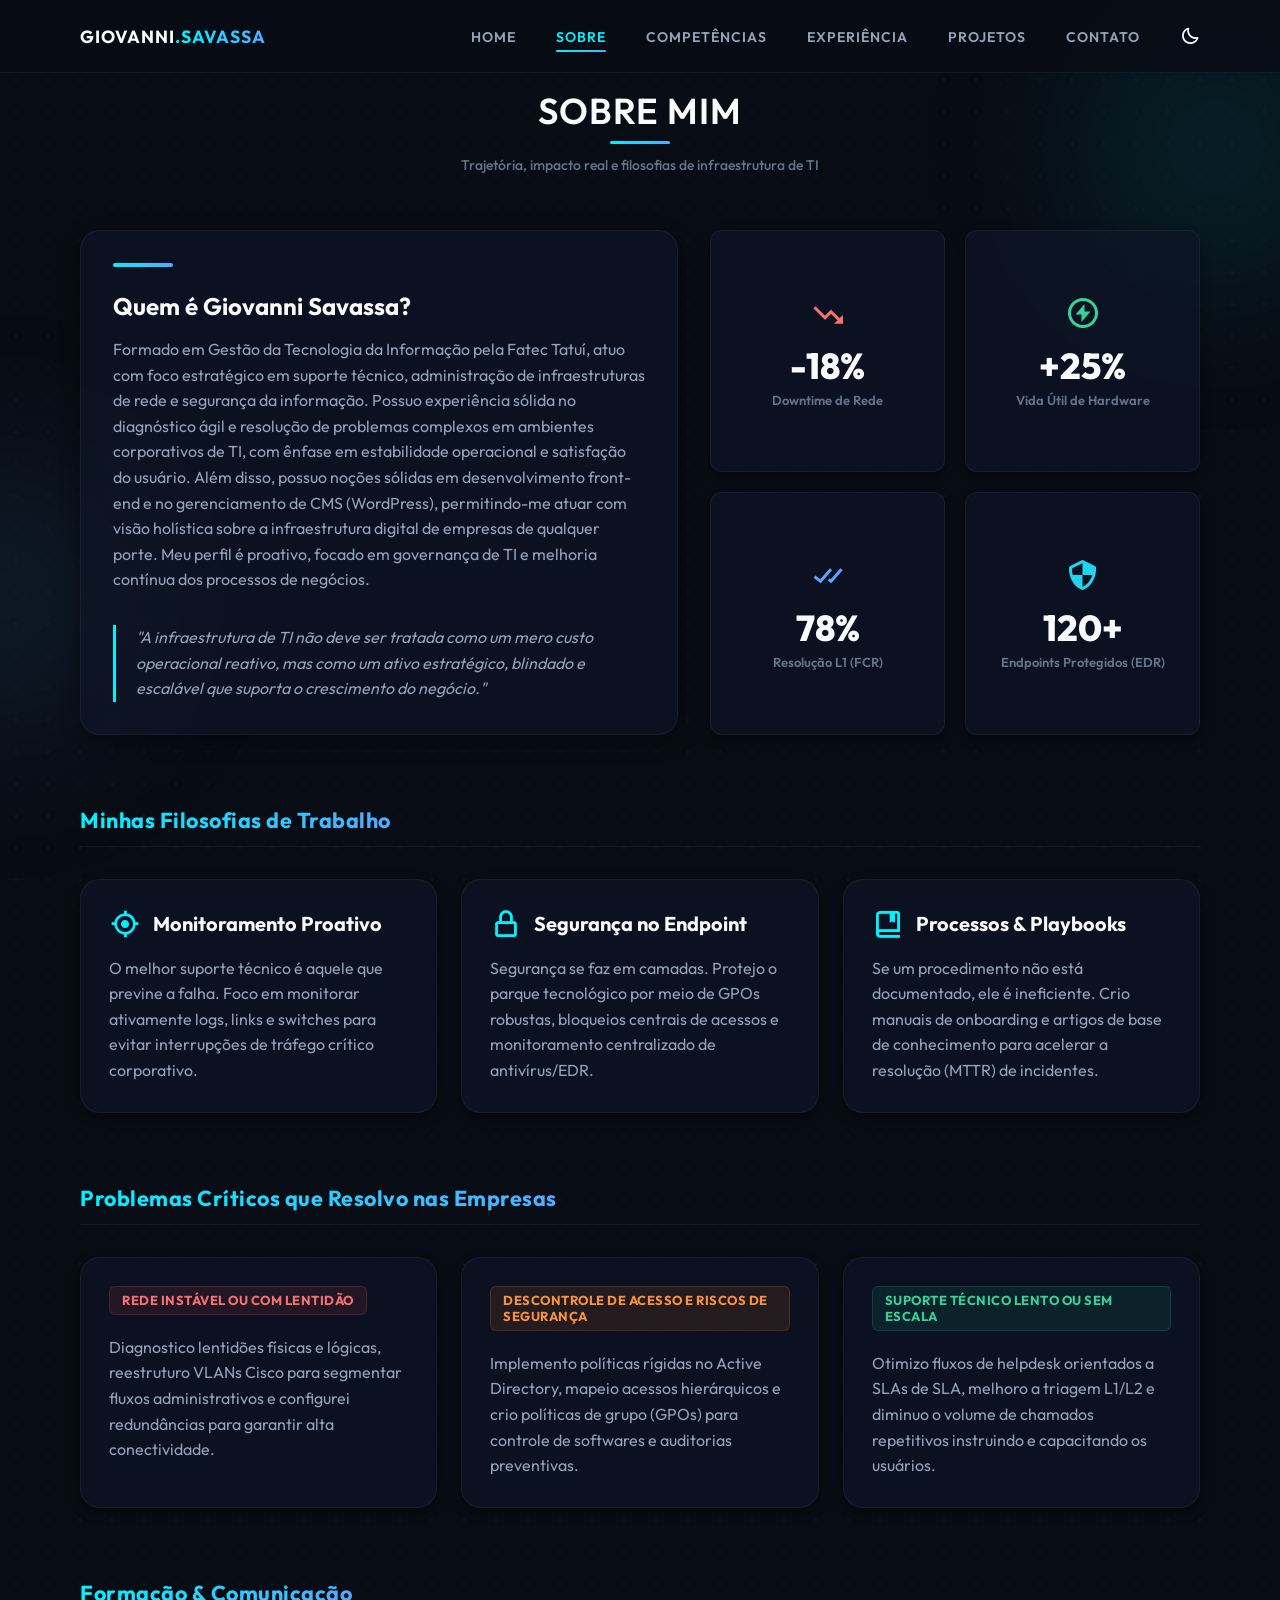
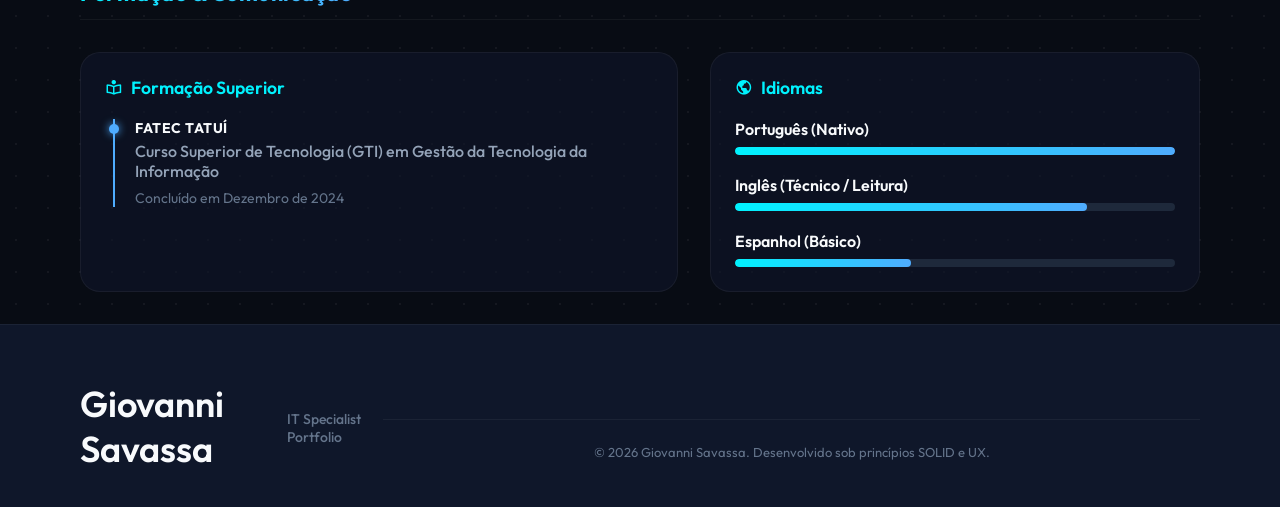
==== commit b9739cf8: "style: enhance skills and projects visual rendering templates with color-coded alerts and dynamic ca" ====
--- a/about.html
+++ b/about.html
@@ -154,7 +154,7 @@
                         <h3 class="about__education-title"><i class="bx bx-book-reader"></i> Formação Superior</h3>
                         <div class="about__education-content">
                             <span class="about__education-school">Fatec Tatuí</span>
-                            <p class="about__education-course">Curso Superior de Tecnologia (CST) em Gestão da Tecnologia da Informação</p>
+                            <p class="about__education-course">Curso Superior de Tecnologia (GTI) em Gestão da Tecnologia da Informação</p>
                             <span class="about__education-date">Concluído em Dezembro de 2024</span>
                         </div>
                     </div>
--- a/assets/css/components.css
+++ b/assets/css/components.css
@@ -312,13 +312,25 @@
     max-width: 800px;
     margin: 0 auto;
     position: relative;
-    padding-left: 1.5rem;
+    padding-left: 2rem;
     border-left: 2px solid var(--card-border);
 }
 
 .experience__item {
     position: relative;
-    margin-bottom: 3.5rem;
+    margin-bottom: 2.5rem;
+    background-color: var(--card-bg);
+    border: 1px solid var(--card-border);
+    border-radius: var(--border-radius-lg);
+    padding: 2rem;
+    box-shadow: 0 4px 12px var(--shadow-color);
+    transition: transform var(--transition), border-color var(--transition), box-shadow var(--transition);
+}
+
+.experience__item:hover {
+    transform: translateY(-4px);
+    border-color: var(--first-color);
+    box-shadow: 0 10px 24px var(--accent-glow);
 }
 
 .experience__item:last-child {
@@ -327,15 +339,16 @@
 
 .experience__marker {
     position: absolute;
-    left: calc(-1.5rem - 6px);
-    top: 5px;
-    width: 10px;
-    height: 10px;
+    left: calc(-2rem - 7px);
+    top: 2rem;
+    width: 12px;
+    height: 12px;
     background-color: var(--body-color);
     border: 2px solid var(--first-color);
     border-radius: 50%;
     box-shadow: 0 0 10px var(--first-color);
     transition: background-color var(--transition);
+    z-index: 1;
 }
 
 .experience__item:hover .experience__marker {
@@ -345,6 +358,7 @@
 .experience__role {
     font-size: var(--h2-font-size);
     font-weight: var(--font-bold);
+    color: var(--title-color);
     margin-bottom: 0.25rem;
 }
 
@@ -354,7 +368,7 @@
     align-items: center;
     column-gap: 0.75rem;
     row-gap: 0.25rem;
-    margin-bottom: 1rem;
+    margin-bottom: 1.5rem;
     font-size: var(--small-font-size);
 }
 
@@ -370,18 +384,18 @@
 .experience__bullets {
     display: flex;
     flex-direction: column;
-    row-gap: 0.6rem;
+    row-gap: 0.8rem;
 }
 
 .experience__bullet {
     display: flex;
     align-items: flex-start;
-    column-gap: 0.5rem;
-    line-height: 1.5;
+    column-gap: 0.75rem;
+    line-height: 1.6;
 }
 
 .experience__bullet-icon {
-    font-size: 1.1rem;
+    font-size: 1.2rem;
     color: var(--first-color);
     margin-top: 0.15rem;
 }
@@ -389,13 +403,14 @@
 /* ==================== PROJECTS SECTION ==================== */
 .projects__container {
     grid-template-columns: 1fr;
+    gap: 2rem;
 }
 
 .projects__card {
     background: var(--card-bg);
     border: 1px solid var(--card-border);
     border-radius: var(--border-radius-lg);
-    padding: 1.75rem;
+    padding: 2rem;
     box-shadow: 0 6px 16px var(--shadow-color);
     display: flex;
     flex-direction: column;
@@ -405,26 +420,33 @@
 .projects__card:hover {
     transform: translateY(-8px);
     border-color: var(--first-color);
-    box-shadow: 0 12px 30px rgba(0, 242, 254, 0.1);
+    box-shadow: 0 12px 30px var(--accent-glow);
+}
+
+.projects__header {
+    display: flex;
+    justify-content: space-between;
+    align-items: flex-start;
+    margin-bottom: 0.75rem;
 }
 
 .projects__project-title {
     font-size: var(--h2-font-size);
-    margin-bottom: 0.75rem;
-    display: flex;
-    justify-content: space-between;
-    align-items: center;
-}
-
-.projects__project-title i {
+    font-weight: var(--font-bold);
+    color: var(--title-color);
+}
+
+.projects__folder-icon {
+    font-size: 1.75rem;
     color: var(--first-color);
+    margin-left: 0.5rem;
 }
 
 .projects__tech-list {
     display: flex;
     flex-wrap: wrap;
     gap: 0.4rem;
-    margin-bottom: 1.25rem;
+    margin-bottom: 1.5rem;
 }
 
 .projects__tech-badge {
@@ -432,7 +454,7 @@
     background-color: var(--input-color);
     border: 1px solid var(--card-border);
     color: var(--second-color);
-    padding: 0.2rem 0.5rem;
+    padding: 0.25rem 0.6rem;
     border-radius: var(--border-radius-sm);
     font-weight: var(--font-semibold);
 }
@@ -441,16 +463,64 @@
     flex-grow: 1;
     display: flex;
     flex-direction: column;
-    row-gap: 0.75rem;
-}
-
-.projects__detail {
+    row-gap: 1rem;
+}
+
+.projects__detail-box {
+    padding: 1.25rem;
+    border-radius: var(--border-radius-md);
+    background-color: var(--body-color);
+    border: 1px solid var(--card-border);
+    transition: border-color var(--transition);
+}
+
+.projects__detail-box:hover {
+    border-color: rgba(255, 255, 255, 0.05);
+}
+
+.projects__detail-box--challenge {
+    background-color: rgba(239, 68, 68, 0.02);
+    border-left: 3px solid #ef4444;
+}
+.projects__detail-box--challenge .projects__detail-title {
+    color: #f87171;
+}
+
+.projects__detail-box--solution {
+    background-color: rgba(59, 130, 246, 0.02);
+    border-left: 3px solid #3b82f6;
+}
+.projects__detail-box--solution .projects__detail-title {
+    color: #60a5fa;
+}
+
+.projects__detail-box--impact {
+    background-color: rgba(16, 185, 129, 0.02);
+    border-left: 3px solid #10b981;
+}
+.projects__detail-box--impact .projects__detail-title {
+    color: #34d399;
+}
+
+.projects__detail-title {
+    display: flex;
+    align-items: center;
+    column-gap: 0.5rem;
+    font-size: var(--small-font-size);
+    font-weight: var(--font-bold);
+    margin-bottom: 0.35rem;
+    text-transform: uppercase;
+    letter-spacing: 0.5px;
+}
+
+.projects__detail-title i {
+    font-size: 1.1rem;
+}
+
+.projects__detail-text {
     font-size: var(--normal-font-size);
-    line-height: 1.5;
-}
-
-.projects__detail strong {
-    color: var(--title-color);
+    line-height: 1.6;
+    color: var(--text-color);
 }
 
 /* ==================== CONTACT SECTION ==================== */
@@ -1033,3 +1103,41 @@
     }
 }
 
+/* ==================== DETAILED SKILLS VISUAL CATEGORIES ==================== */
+.skills__card--support { border-top: 3px solid #10b981; }
+.skills__card--network { border-top: 3px solid #3b82f6; }
+.skills__card--security { border-top: 3px solid #ef4444; }
+.skills__card--systems { border-top: 3px solid #f59e0b; }
+.skills__card--web { border-top: 3px solid #06b6d4; }
+
+.skills__icon-box {
+    display: flex;
+    align-items: center;
+    justify-content: center;
+    width: 44px;
+    height: 44px;
+    border-radius: var(--border-radius-sm);
+    flex-shrink: 0;
+}
+.skills__icon-box--support { background-color: rgba(16, 185, 129, 0.1); }
+.skills__icon-box--support i { color: #10b981; }
+
+.skills__icon-box--network { background-color: rgba(59, 130, 246, 0.1); }
+.skills__icon-box--network i { color: #3b82f6; }
+
+.skills__icon-box--security { background-color: rgba(239, 68, 68, 0.1); }
+.skills__icon-box--security i { color: #ef4444; }
+
+.skills__icon-box--systems { background-color: rgba(245, 158, 11, 0.1); }
+.skills__icon-box--systems i { color: #f59e0b; }
+
+.skills__icon-box--web { background-color: rgba(6, 182, 212, 0.1); }
+.skills__icon-box--web i { color: #06b6d4; }
+
+.skills__tag--support:hover { border-color: #10b981; background-color: rgba(16, 185, 129, 0.08); color: #10b981; }
+.skills__tag--network:hover { border-color: #3b82f6; background-color: rgba(59, 130, 246, 0.08); color: #3b82f6; }
+.skills__tag--security:hover { border-color: #ef4444; background-color: rgba(239, 68, 68, 0.08); color: #ef4444; }
+.skills__tag--systems:hover { border-color: #f59e0b; background-color: rgba(245, 158, 11, 0.08); color: #f59e0b; }
+.skills__tag--web:hover { border-color: #06b6d4; background-color: rgba(6, 182, 212, 0.08); color: #06b6d4; }
+
+
